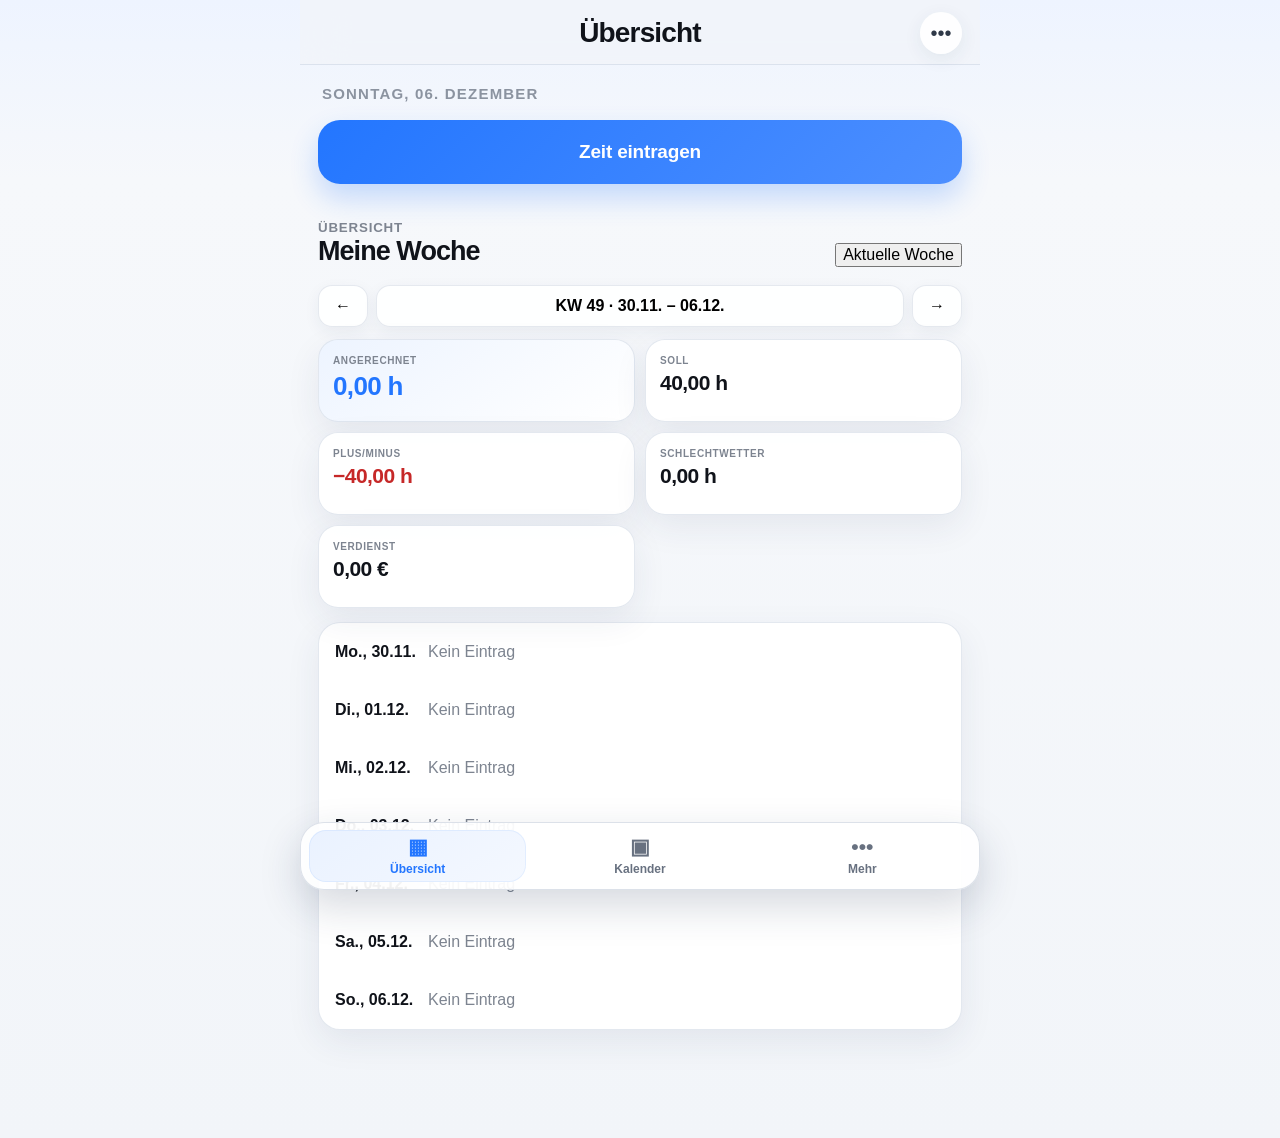
==== index.html @ 44cf2a20 "Enable absence date ranges and bump version" ====
<!doctype html>
<html lang="de">
<head>
<meta charset="utf-8">
<meta name="viewport" content="width=device-width,initial-scale=1,maximum-scale=1,user-scalable=no,viewport-fit=cover">
<meta name="theme-color" content="#f2f5f9">
<meta name="apple-mobile-web-app-capable" content="yes">
<meta name="apple-mobile-web-app-status-bar-style" content="default">
<meta name="apple-mobile-web-app-title" content="Arbeitszeit">
<title>Arbeitszeit</title>
<link rel="apple-touch-icon" sizes="180x180" href="/apple-touch-icon.png">
<link rel="apple-touch-icon-precomposed" sizes="180x180" href="/apple-touch-icon.png">
<link rel="icon" type="image/png" href="/apple-touch-icon.png">
<link rel="manifest" href="/manifest.webmanifest?v=140">
<link rel="stylesheet" href="style.css">
<link rel="stylesheet" href="theme.css">
</head>
<body>
<div class="app">
  <div id="toast" class="toast" hidden></div>
  <header class="topbar"><button class="round ghost">‹</button><h1 id="pageTitle">Übersicht</h1><button class="round" id="moreTop">•••</button></header>

  <section id="viewOverview" class="view active">
    <div class="dateTitle" id="todayLabel"></div>
    <div id="activeArea"></div>
    <div id="startButtonArea" class="heroStart"><button class="startBtn" id="newEntryBtn">Zeit eintragen</button></div>
    <div id="recentArea"></div>
    <div class="sectionTitle"><div><small>ÜBERSICHT</small><h2>Meine Woche</h2></div><button id="thisWeek" class="currentWeekBtn">Aktuelle Woche</button></div>
    <div class="weekNav"><button id="prevWeek">←</button><button class="wide" id="weekLabel">KW</button><button id="nextWeek">→</button></div>
    <div class="statsGrid"><div class="statCard primary"><small>Angerechnet</small><b id="weekTotal">0,00 h</b></div><div class="statCard"><small>Soll</small><b id="weekTarget">40,00 h</b></div><div class="statCard"><small>Plus/Minus</small><b id="weekDelta">0,00 h</b></div><div class="statCard"><small>Schlechtwetter</small><b id="weekBadWeather">0,00 h</b></div><div class="statCard"><small>Verdienst</small><b id="weekEarnings">0,00 €</b></div></div>
    <div id="weekRows" class="panel weekRows"></div>
  </section>

  <section id="viewCalendar" class="view">
    <div class="sectionTitle"><div><small>VERLAUF</small><h2>Kalender</h2></div></div>
    <div class="monthNav"><button id="prevMonth">←</button><button class="wide" id="monthLabel"></button><button id="nextMonth">→</button></div>
    <div class="calendarPanel"><div class="weekdays"><span>Mo</span><span>Di</span><span>Mi</span><span>Do</span><span>Fr</span><span>Sa</span><span>So</span></div><div id="calendarGrid" class="calendarGrid"></div><div class="legend"><span><i class="g"></i>Arbeit</span><span><i class="y"></i>Urlaub</span><span><i class="r"></i>Feiertag</span><span><i class="b"></i>Krankheit</span></div><div id="calendarDetail" class="calendarDetail" hidden></div><div class="absenceBox"><h3>Abwesenheit eintragen</h3><div class="formGrid"><label><span>Art</span><select id="absenceType"><option value="vacation">Urlaub</option><option value="holiday">Feiertag</option><option value="sickness">Krankheit</option></select></label><label><span>Von</span><input id="absenceFrom" type="date"></label><label id="absenceToWrap"><span>Bis</span><input id="absenceTo" type="date"></label><label><span>Bezeichnung</span><input id="absenceName" placeholder="z. B. Sommerurlaub"></label><button id="absenceSave">Eintragen</button></div></div></div>
  </section>

  <section id="viewMore" class="view"><div class="sectionTitle"><div><small>EINSTELLUNGEN & EXPORT</small><h2>Mehr</h2></div></div><div class="moreCard"><h3>Soll-Arbeitszeit</h3><div class="moreRow"><span>Gültig ab</span><input id="targetFrom" type="date"></div><div class="moreRow"><span>Stunden / Woche</span><input id="targetHours" type="number" min="0" max="80" step="0.01" inputmode="decimal"></div><button class="moreBtn" id="saveTargetRule">Sollzeit ab Datum speichern</button><div id="targetHistory" class="historyList"></div><div class="moreRow"><span>Anzeige</span><b>Dezimalstunden</b></div></div><div class="moreCard"><h3>Export</h3><button class="moreBtn" id="csvWeek">Wochenbericht als CSV</button><button class="moreBtn" id="csvAll">Alle Einträge als CSV</button><button class="moreBtn" id="printWeek">Woche / PDF</button></div><div class="moreCard" id="appVersion"><h3>Version</h3><div class="moreRow"><span>Arbeitszeit-App</span><b>1.5.0 Beta</b></div></div></section>
</div>
<nav class="bottomNav"><button data-view="Overview" class="active"><b>▦</b>Übersicht</button><button data-view="Calendar"><b>▣</b>Kalender</button><button data-view="More"><b>•••</b>Mehr</button></nav>
<section id="entrySheet" class="sheet" hidden><div class="sheetTop"><button class="close" id="entryClose">×</button><h2>Eintrag</h2><button class="save" id="entrySave">Sichern</button></div><div class="sheetSectionTitle">Art</div><div class="typeSeg" id="typeSeg"><button data-type="work" class="active">Arbeit</button><button data-type="vacation">Urlaub</button><button data-type="holiday">Feiertag</button><button data-type="sickness">Krankheit</button></div><div class="sheetSectionTitle">Tag</div><div class="sheetGroup"><label class="sheetRow"><span>Datum</span><input id="entryDate" type="date"></label></div><div id="workFields"><div class="sheetSectionTitle">Zeit</div><div class="sheetGroup"><div class="sheetRow"><span>Beginn</span><button id="startTimeBtn">—</button></div><div class="sheetRow"><span>Ende</span><button id="endTimeBtn">—</button></div><label class="sheetRow"><span>Pause</span><select id="pauseSelect"></select></label></div><div class="sheetSectionTitle">Verdienst</div><div class="sheetGroup"><label class="sheetRow"><span>Stundenlohn</span><input id="wageInput" type="number" min="0" step="0.01" inputmode="decimal" placeholder="0,00"></label></div><div class="sheetSectionTitle">Details</div><div class="sheetGroup"><label class="sheetRow switchRow"><span>Schlechtwetter</span><span class="switch"><input id="badWeatherToggle" type="checkbox"><span class="slider"></span></span></label><div id="badWeatherTimeRows" class="hidden"><div class="sheetRow"><span>Schlechtwetter von</span><button id="badWeatherStartBtn">—</button></div><div class="sheetRow"><span>Schlechtwetter bis</span><button id="badWeatherEndBtn">—</button></div></div></div></div><div id="nameFields" class="hidden"><div class="sheetSectionTitle">Details</div><div class="sheetGroup"><label class="sheetRow"><span id="nameLabel">Bezeichnung</span><input id="entryName" placeholder="Bezeichnung"></label></div></div><div class="sheetSectionTitle">Notiz</div><div class="noteBox"><textarea id="entryNote" placeholder="Was habe ich gemacht?"></textarea></div><div class="sheetSectionTitle">Zusammenfassung</div><div class="sheetSummary"><div class="sumRow"><span>Arbeitszeit</span><b id="sumWork">—</b></div><div class="sumRow"><span>Pause</span><b id="sumPause">0,00 h</b></div><div class="sumRow"><span>Schlechtwetter</span><b id="sumBadWeather">0,00 h</b></div><div class="sumRow"><span>Angerechnet</span><b id="sumCredit">—</b></div><div class="sumRow"><span>Verdienst</span><b id="sumEarnings">0,00 €</b></div></div><button id="entryDelete" class="deleteBtn" hidden>Eintrag löschen</button></section>
<div id="timeModal" class="modal" hidden><div class="pickerSheet"><div class="pickerHead"><button id="pickerCancel">Abbrechen</button><h3 id="pickerTitle">Zeit wählen</h3><button id="pickerDone">Fertig</button></div><div class="wheelWrap"><div class="wheelHighlight"></div><div class="fixedDate" id="pickerDateLabel">Heute</div><div id="hourWheel" class="wheel"></div><div id="minuteWheel" class="wheel"></div></div><div class="pickerHint">Auswahl in 5‑Minuten‑Schritten.</div></div></div>
<script defer src="app1.js"></script><script defer src="app2.js"></script><script defer src="app3.js"></script><script defer src="app4.js"></script><script defer src="app5.js"></script><script defer src="app6.js"></script><script defer src="app7.js"></script><script defer src="app8.js"></script><script defer src="app9.js"></script><script defer src="app10.js"></script><script defer src="app11.js"></script>
</body></html>
---- style.css ----
:root{--bg:#f4f5f8;--card:#fff;--text:#111318;--muted:#858993;--line:#e7e9ee;--blue:#2f80ed;--green:#22b14c;--yellow:#e5a600;--red:#e22b2b;--sick:#2878e8;--shadow:0 10px 35px rgba(30,42,70,.06)}
*{box-sizing:border-box}html{background:var(--bg)}body{margin:0;color:var(--text);background:var(--bg);font-family:-apple-system,BlinkMacSystemFont,"Segoe UI",sans-serif}button,input,select,textarea{font:inherit}button{cursor:pointer}.app{max-width:720px;margin:0 auto;padding:env(safe-area-inset-top) 0 calc(92px + env(safe-area-inset-bottom));min-height:100vh}.topbar{display:flex;align-items:center;justify-content:space-between;padding:18px 22px 12px}.topbar h1{font-size:25px;margin:0}.round{width:46px;height:46px;border:1px solid #d9dce3;background:#fff;border-radius:50%;font-size:20px}.ghost{opacity:0;pointer-events:none}.dateTitle{padding:18px 28px 10px;color:#7c8089;font-weight:700;font-size:18px}.sectionTitle{padding:24px 24px 10px;display:flex;align-items:end;justify-content:space-between}.sectionTitle h2{margin:0;font-size:25px}.sectionTitle small{color:var(--muted)}.heroStart{padding:12px 24px 4px}.startBtn{width:100%;border:0;background:var(--blue);color:#fff;border-radius:20px;min-height:62px;font-size:20px;font-weight:800;box-shadow:var(--shadow)}
.runningCard,.entryCard,.panel,.calendarPanel,.statCard,.moreCard{background:var(--card);box-shadow:var(--shadow)}.runningCard{margin:0 24px 14px;border-radius:28px;padding:22px;display:grid;grid-template-columns:70px 1fr auto;gap:15px;align-items:center}.statusPill{width:58px;height:104px;border:8px solid var(--green);border-radius:34px;position:relative}.statusPill:after{content:"";position:absolute;left:8px;right:8px;bottom:0;height:45%;background:var(--green);border-radius:20px}.runningMain small{display:block;color:var(--green);font-weight:800;letter-spacing:.02em}.runningTimer{font-size:46px;font-weight:300;letter-spacing:.01em;font-variant-numeric:tabular-nums;line-height:1.05;margin:7px 0}.runningMain .sub{color:var(--muted);font-size:15px}.runningType{margin-top:14px;color:#456394;font-size:17px}.runningActions{text-align:right;min-width:120px}.endBtn{border:0;background:#e8f8ed;color:var(--green);border-radius:14px;padding:12px 15px;font-weight:800;font-size:17px}.miniBtn{border:0;background:#f2f4f7;border-radius:12px;padding:10px 12px;margin-top:8px;font-weight:700;color:#4f5968}.runningActions small{display:block;color:var(--muted);margin-top:12px;font-size:12px}.countdown{color:var(--green)!important;font-weight:800;font-variant-numeric:tabular-nums}.info{margin:0 24px 14px;border:1px solid #9cc6ff;background:#f5f9ff;border-radius:18px;padding:14px 16px;color:#354052;display:flex;gap:12px;align-items:flex-start}.infoIcon{color:var(--blue);font-size:22px;font-weight:800}.recentList{padding:0 24px}.entryCard{border-radius:24px;padding:17px 18px;margin-bottom:12px;display:grid;grid-template-columns:44px 1fr auto;gap:14px;align-items:center;border:1px solid rgba(0,0,0,.025)}.colorBar{width:34px;height:76px;border-radius:18px}.colorBar.work{background:var(--green)}.colorBar.vacation{background:#ffc107}.colorBar.holiday{background:#ef3030}.colorBar.sickness{background:#2f80ed}.entryMain strong{display:block;font-size:24px;font-weight:500;font-variant-numeric:tabular-nums}.entryMain span{display:block;margin-top:7px;color:#4e6794;font-size:16px}.entryAside{text-align:right;color:#7d828c}.entryAside b{display:block;color:#4e5968;font-size:19px}.entryAside small{display:block;margin-top:7px;color:var(--muted)}
.panel{margin:0 20px 14px;border-radius:24px;overflow:hidden}.weekNav,.monthNav{display:grid;grid-template-columns:50px 1fr 50px;gap:8px;padding:12px 20px}.weekNav button,.monthNav button{border:0;background:#fff;border-radius:14px;min-height:42px;font-weight:800}.weekNav .wide,.monthNav .wide{text-align:center}.statsGrid{display:grid;grid-template-columns:repeat(3,1fr);gap:8px;padding:0 20px 14px}.statCard{border-radius:18px;padding:12px}.statCard small{display:block;color:var(--muted);font-size:11px;text-transform:uppercase}.statCard b{display:block;margin-top:5px;font-size:20px}.statCard.primary b{color:var(--blue);font-size:25px}.weekRows{background:#fff;border-top:1px solid var(--line)}.weekRow{display:grid;grid-template-columns:94px 1fr 74px 18px;gap:7px;align-items:center;min-height:55px;padding:9px 20px;border-bottom:1px solid var(--line)}.weekRow:last-child{border-bottom:0}.weekRow .day{font-weight:800}.weekRow .muted{color:var(--muted)}.weekRow .right{text-align:right;font-weight:800}.weekDetail{display:none;background:#fafbfc;padding:12px 20px 14px;border-bottom:1px solid var(--line)}.weekItem.open .weekDetail{display:block}.tag{display:inline-block;padding:4px 8px;border-radius:99px;font-size:12px;font-weight:800}.tag.vacation{background:#ffe598;color:#8a6500}.tag.holiday{background:#ffcaca;color:#aa1515}.tag.sickness{background:#c7ddff;color:#145bb8}.editLink{width:100%;border:1px solid var(--line);background:#fff;border-radius:11px;min-height:40px;color:var(--blue);font-weight:800;margin-top:8px}
.calendarPanel{margin:0 20px 14px;border-radius:24px;padding:18px}.weekdays,.calendarGrid{display:grid;grid-template-columns:repeat(7,1fr);gap:6px}.weekdays span{text-align:center;color:#676c76;font-size:12px;font-weight:800;padding:5px 0}.calDay{position:relative;border:2px solid transparent;background:#f7f8fa;border-radius:14px;min-height:64px;font-weight:800;font-size:17px;color:#0d85e8}.calDay.out{opacity:.35}.calDay.today{outline:3px solid var(--blue);outline-offset:1px}.calDay.work{background:#c8f2d3;border-color:#22a846;color:#08752b}.calDay.vacation{background:#ffe88a;border-color:#d9a600;color:#8b6700}.calDay.holiday{background:#ffc6c6;border-color:#d92b2b;color:#a51616}.calDay.sickness{background:#bed8ff;border-color:#2b75d8;color:#1357ad}.dot{position:absolute;width:9px;height:9px;border-radius:50%;left:50%;bottom:6px;transform:translateX(-50%);background:currentColor}.legend{display:grid;grid-template-columns:repeat(4,1fr);gap:5px;margin-top:12px;font-size:11px;color:#5b616b}.legend span{display:flex;align-items:center;gap:5px;justify-content:center}.legend i{width:10px;height:10px;border-radius:3px}.legend .g{background:var(--green)}.legend .y{background:#e5a600}.legend .r{background:var(--red)}.legend .b{background:var(--sick)}.calendarDetail{margin-top:14px;border-top:1px solid var(--line);padding-top:14px}.calendarDetail[hidden]{display:none}.calendarDetail h3{margin:0 0 8px}.detailGrid{display:grid;grid-template-columns:repeat(3,1fr);gap:7px}.detailGrid div{background:#f7f8fa;border-radius:11px;padding:9px}.detailGrid small{display:block;color:var(--muted);font-size:10px}.detailGrid b{display:block;margin-top:3px}.calendarDetail p{white-space:pre-wrap}.absenceBox{margin-top:16px;padding-top:14px;border-top:1px solid var(--line)}.absenceBox h3{margin:0 0 10px}.formGrid{display:grid;grid-template-columns:1fr 1fr;gap:9px}.formGrid label{display:block}.formGrid label.full{grid-column:1/-1}.formGrid span{display:block;color:var(--muted);font-size:12px;margin-bottom:5px}.formGrid input,.formGrid select{width:100%;height:44px;border:1px solid #d8dce3;background:#fff;border-radius:11px;padding:0 10px}.formGrid button{grid-column:1/-1;border:0;background:var(--blue);color:#fff;border-radius:12px;min-height:44px;font-weight:800}.moreCard{margin:0 20px 14px;border-radius:24px;padding:18px}.moreCard h3{margin:0 0 12px}.moreRow{display:grid;grid-template-columns:1fr 130px;gap:10px;align-items:center;padding:11px 0;border-bottom:1px solid var(--line)}.moreRow:last-child{border-bottom:0}.moreRow input{height:42px;border:1px solid #d8dce3;border-radius:11px;padding:0 10px;text-align:right}.moreBtn{width:100%;border:0;background:#eef2f7;border-radius:12px;min-height:45px;font-weight:800;margin-top:8px}.historyList{margin-top:10px;border-top:1px solid var(--line)}.historyRow{display:grid;grid-template-columns:1fr auto;gap:10px;padding:9px 0;border-bottom:1px solid var(--line);font-size:13px}.historyRow b{font-variant-numeric:tabular-nums}.switchRow{grid-template-columns:1fr auto!important}.switch{position:relative;width:50px;height:30px}.switch input{opacity:0;width:0;height:0}.slider{position:absolute;inset:0;background:#c9cbd1;border-radius:99px;transition:.15s}.slider:before{content:"";position:absolute;width:24px;height:24px;left:3px;top:3px;background:#fff;border-radius:50%;box-shadow:0 1px 4px rgba(0,0,0,.2);transition:.15s}.switch input:checked+.slider{background:var(--blue)}.switch input:checked+.slider:before{transform:translateX(20px)}
.bottomNav{position:fixed;z-index:30;left:50%;transform:translateX(-50%);bottom:0;width:min(720px,100%);background:rgba(255,255,255,.95);backdrop-filter:blur(16px);border-top:1px solid #dfe2e8;padding:8px 10px calc(8px + env(safe-area-inset-bottom));display:grid;grid-template-columns:repeat(4,1fr);gap:5px}.bottomNav button{border:0;background:transparent;border-radius:17px;min-height:56px;color:#252a32;font-weight:700}.bottomNav button.active{background:#e8f0ff;color:var(--blue)}.bottomNav b{display:block;font-size:20px;line-height:1;margin-bottom:4px}.view{display:none}.view.active{display:block}
.sheet{position:fixed;z-index:60;inset:0;background:#f3f4f7;overflow:auto;padding:env(safe-area-inset-top) 0 calc(24px + env(safe-area-inset-bottom))}.sheet[hidden]{display:none}.sheetTop{position:sticky;top:0;z-index:2;background:rgba(243,244,247,.96);backdrop-filter:blur(12px);display:grid;grid-template-columns:78px 1fr 90px;align-items:center;padding:12px 18px;border-bottom:1px solid #e5e7eb}.sheetTop h2{text-align:center;margin:0;font-size:21px}.sheetTop button{border:0;background:transparent;font-weight:800;color:var(--blue)}.sheetTop .close{color:#111;font-size:23px}.sheetTop .save{background:var(--blue);color:#fff;border-radius:16px;min-height:44px}.sheetSectionTitle{color:#858993;font-weight:800;padding:20px 22px 8px}.sheetGroup{margin:0 18px;background:#fff;border-radius:20px;overflow:hidden;border:1px solid #e1e4e9}.sheetRow{display:grid;grid-template-columns:1fr minmax(145px,55%);align-items:center;min-height:58px;padding:0 16px;border-bottom:1px solid #eceef2;gap:10px}.sheetRow:last-child{border-bottom:0}.sheetRow>span{font-size:17px}.sheetRow button,.sheetRow input,.sheetRow select{border:0;background:transparent;color:#4e6fa8;text-align:right;min-height:44px;width:100%;outline:none}.typeSeg{display:grid;grid-template-columns:repeat(4,1fr);gap:6px;margin:0 18px}.typeSeg button{border:1px solid #d8dce3;background:#fff;border-radius:12px;min-height:44px;font-weight:700}.typeSeg button.active{background:var(--blue);color:#fff;border-color:var(--blue)}.noteBox{margin:0 18px}.noteBox textarea{width:100%;min-height:130px;border:1px solid #e1e4e9;border-radius:20px;background:#fff;padding:14px;resize:vertical;outline:none}.sheetSummary{margin:0 18px;background:#fff;border:1px solid #e1e4e9;border-radius:20px;padding:13px 16px}.sumRow{display:flex;justify-content:space-between;padding:8px 0;border-bottom:1px solid #eceef2}.sumRow:last-child{border-bottom:0}.sumRow b{color:#4e6fa8}.deleteBtn{width:calc(100% - 36px);margin:16px 18px 0;border:0;background:#ffecec;color:#b91c1c;border-radius:14px;min-height:48px;font-weight:800}.hidden{display:none!important}
.modal{position:fixed;z-index:80;inset:0;background:rgba(20,25,35,.28);display:flex;align-items:flex-end;justify-content:center}.modal[hidden]{display:none}.pickerSheet{width:min(720px,100%);background:#f7f8fa;border-radius:26px 26px 0 0;padding:10px 14px calc(18px + env(safe-area-inset-bottom));box-shadow:0 -20px 60px rgba(0,0,0,.12)}.pickerHead{display:grid;grid-template-columns:70px 1fr 70px;align-items:center;padding:8px 4px 12px}.pickerHead h3{text-align:center;margin:0;font-size:20px}.pickerHead button{border:0;background:transparent;color:var(--blue);font-weight:800}.wheelWrap{position:relative;display:grid;grid-template-columns:1.3fr 1fr 1fr;gap:8px;background:#fff;border:1px solid #e3e6eb;border-radius:18px;overflow:hidden}.fixedDate{display:flex;align-items:center;justify-content:center;font-size:20px;font-weight:700}.wheel{height:220px;overflow-y:auto;scroll-snap-type:y mandatory;padding-block:88px;scrollbar-width:none}.wheel::-webkit-scrollbar{display:none}.wheelOpt{height:44px;display:flex;align-items:center;justify-content:center;scroll-snap-align:center;font-size:22px;color:#6b707a}.wheelOpt.selected{color:#111;font-weight:800}.wheelHighlight{pointer-events:none;position:absolute;left:0;right:0;top:88px;height:44px;background:rgba(235,236,239,.75);border-radius:12px;z-index:0}.wheel>*{position:relative;z-index:1}.pickerHint{text-align:center;color:var(--muted);font-size:12px;margin:12px 0 2px}
.toast{position:fixed;z-index:100;top:calc(14px + env(safe-area-inset-top));left:50%;transform:translateX(-50%);background:#111;color:#fff;border-radius:99px;padding:10px 15px;font-weight:800;font-size:13px;box-shadow:0 10px 30px rgba(0,0,0,.16)}.toast[hidden]{display:none}
@media(max-width:520px){.runningCard{grid-template-columns:58px 1fr;}.runningActions{grid-column:1/-1;display:grid;grid-template-columns:1fr 1fr;gap:8px;text-align:left}.runningActions small{margin:0;align-self:center}.runningTimer{font-size:39px}.statusPill{width:48px;height:88px;border-width:7px}.entryCard{grid-template-columns:32px 1fr auto}.colorBar{width:28px;height:66px}.entryMain strong{font-size:21px}.weekRow{grid-template-columns:82px 1fr 62px 16px;padding-inline:14px}.calendarPanel{margin-inline:12px;padding:12px}.calDay{min-height:58px}.legend{font-size:9px}.topbar{padding-inline:16px}.dateTitle{padding-inline:18px}.recentList{padding-inline:14px}.runningCard,.info{margin-inline:14px}.heroStart{padding-inline:14px}.sheetRow{grid-template-columns:1fr minmax(125px,52%);padding-inline:13px}.typeSeg{margin-inline:12px}.sheetGroup,.noteBox,.sheetSummary{margin-inline:12px}.wheelWrap{grid-template-columns:1.15fr 1fr 1fr}}
@media print{.bottomNav,.topbar,.heroStart,.calendarPanel,.moreCard,.runningCard,.info{display:none!important}.view{display:block!important}.app{max-width:none;padding:0}.panel{box-shadow:none;border:1px solid #bbb;margin:0}.sheet,.modal{display:none!important}}
---- theme.css ----
:root{--bg:#f2f5f9;--card:rgba(255,255,255,.92);--text:#10131a;--muted:#7d8490;--line:#e5e9f0;--blue:#2376ff;--green:#24b45a;--yellow:#f0b429;--red:#ed3d3d;--sick:#3b82f6;--shadow:0 14px 40px rgba(34,53,84,.10)}
html{background:linear-gradient(180deg,#eef4ff 0,#f6f8fb 180px,#f2f5f9 100%)}
body{background:transparent;-webkit-tap-highlight-color:transparent;overscroll-behavior-y:none}
.app{max-width:680px;background:transparent}
.topbar{position:sticky;top:0;z-index:20;padding:calc(12px + env(safe-area-inset-top)) 18px 10px;background:rgba(242,245,249,.82);backdrop-filter:blur(22px) saturate(160%);-webkit-backdrop-filter:blur(22px) saturate(160%);border-bottom:1px solid rgba(207,216,230,.65)}
.topbar h1{font-size:28px;font-weight:800;letter-spacing:-.03em}
.round{width:42px;height:42px;border:0;background:rgba(255,255,255,.88);box-shadow:0 5px 18px rgba(39,58,91,.08);color:#2f3948}
.dateTitle{padding:20px 22px 8px;font-size:15px;text-transform:uppercase;letter-spacing:.08em;color:#8b93a0}
.heroStart{padding:10px 18px 6px}.startBtn{min-height:64px;border-radius:22px;background:linear-gradient(135deg,#2376ff,#4d8fff);box-shadow:0 14px 28px rgba(35,118,255,.24);font-size:19px;letter-spacing:-.01em;transition:transform .15s ease,box-shadow .15s ease}.startBtn:active{transform:scale(.985);box-shadow:0 8px 20px rgba(35,118,255,.2)}
.runningCard,.entryCard,.panel,.calendarPanel,.statCard,.moreCard{border:1px solid rgba(220,226,235,.78);box-shadow:0 12px 34px rgba(34,53,84,.08)}
.runningCard{margin:4px 18px 14px;border-radius:26px;padding:20px;background:linear-gradient(145deg,rgba(255,255,255,.98),rgba(246,250,255,.96))}.runningTimer{font-weight:450;letter-spacing:-.035em}.statusPill{box-shadow:inset 0 0 0 1px rgba(0,0,0,.02)}
.info{margin:0 18px 14px;border:0;background:rgba(231,241,255,.9);box-shadow:inset 0 0 0 1px rgba(107,162,242,.28)}
.recentList{padding:0 18px}.entryCard{border-radius:22px;padding:15px 16px;background:rgba(255,255,255,.94);transition:transform .12s ease}.entryCard:active{transform:scale(.992)}.entryMain strong{font-size:22px;font-weight:650;letter-spacing:-.02em}.entryAside b{font-size:18px}.colorBar{width:12px;height:58px;border-radius:999px;align-self:center}
.sectionTitle{padding:28px 18px 10px}.sectionTitle h2{font-size:27px;letter-spacing:-.035em}.sectionTitle small{font-weight:700;letter-spacing:.06em}
.weekNav,.monthNav{padding:8px 18px 12px}.weekNav button,.monthNav button{background:rgba(255,255,255,.9);box-shadow:0 5px 16px rgba(34,53,84,.06);border:1px solid rgba(222,227,235,.78)}
.statsGrid{grid-template-columns:repeat(2,minmax(0,1fr));gap:10px;padding:0 18px 14px}.statCard{padding:15px 14px;border-radius:20px;min-height:83px;background:rgba(255,255,255,.94)}.statCard.primary{background:linear-gradient(145deg,#edf4ff,#fff)}.statCard small{font-size:10px;font-weight:800;letter-spacing:.06em}.statCard b{font-size:21px;letter-spacing:-.025em}.statCard.primary b{font-size:26px}
.panel{margin:0 18px 16px;border-radius:22px}.weekRow{min-height:58px;padding:10px 16px;grid-template-columns:86px 1fr 74px 18px}.weekItem.open .weekRow{background:#f7faff}.weekDetail{background:#f8fafc;padding:12px 16px 15px}
.calendarPanel{margin:0 18px 18px;border-radius:24px;padding:16px;background:rgba(255,255,255,.94)}.calDay{min-height:58px;border-radius:16px;background:#f5f7fa}.calDay.today{outline:0;box-shadow:0 0 0 3px rgba(35,118,255,.24)}.calDay.work{background:#d7f5df}.calDay.vacation{background:#ffedab}.calDay.holiday{background:#ffd1d1}.calDay.sickness{background:#d1e4ff}.legend{margin-top:14px;padding-top:10px;border-top:1px solid var(--line)}
.moreCard{margin:0 18px 14px;border-radius:24px;padding:18px;background:rgba(255,255,255,.94)}.moreCard h3{font-size:19px;letter-spacing:-.02em}.moreBtn{min-height:48px;border-radius:15px;background:#f0f4f9;color:#27364d}.moreBtn:active{background:#e8eef6}.moreRow input,.formGrid input,.formGrid select{background:#f8fafc;border-color:#e3e7ed}
#viewMore::after{content:"Arbeitszeit · Version 1.2 Beta";display:block;text-align:center;color:#8a92a0;font-size:12px;font-weight:700;letter-spacing:.03em;margin:20px 18px 8px;padding:10px 0}
.bottomNav{width:min(680px,calc(100% - 20px));bottom:10px;border:1px solid rgba(214,220,230,.85);border-radius:24px;padding:7px 8px calc(7px + env(safe-area-inset-bottom));grid-template-columns:repeat(3,1fr);background:rgba(255,255,255,.88);box-shadow:0 16px 42px rgba(26,45,75,.18);backdrop-filter:blur(24px) saturate(170%);-webkit-backdrop-filter:blur(24px) saturate(170%)}.bottomNav button{min-height:52px;border-radius:17px;font-size:12px;color:#687180}.bottomNav button.active{background:linear-gradient(145deg,#eaf2ff,#f4f8ff);color:var(--blue);box-shadow:inset 0 0 0 1px rgba(35,118,255,.08)}.bottomNav b{font-size:21px;margin-bottom:5px}
.sheet{background:linear-gradient(180deg,#f1f5fb,#f5f6f8)}.sheetTop{background:rgba(246,248,251,.9);backdrop-filter:blur(22px);-webkit-backdrop-filter:blur(22px)}.sheetTop .save{border-radius:14px;background:linear-gradient(135deg,#2376ff,#4d8fff)}.sheetGroup,.noteBox textarea,.sheetSummary{border-color:#e0e5ec;box-shadow:0 8px 24px rgba(32,50,80,.05)}.sheetGroup,.sheetSummary,.noteBox textarea{background:rgba(255,255,255,.96)}.typeSeg button{border-radius:14px;background:rgba(255,255,255,.9)}.typeSeg button.active{background:linear-gradient(135deg,#2376ff,#4d8fff)}
.pickerSheet{background:rgba(248,250,253,.98);backdrop-filter:blur(20px);-webkit-backdrop-filter:blur(20px);border-radius:28px 28px 0 0}.wheelWrap{border-radius:22px;box-shadow:0 10px 30px rgba(30,48,80,.06)}
.toast{border-radius:14px!important;box-shadow:0 12px 32px rgba(0,0,0,.16)!important}
@media(max-width:560px){.runningCard{grid-template-columns:50px 1fr;gap:12px}.statusPill{width:44px;height:84px;border-width:6px}.runningActions{grid-column:1/-1;display:grid;grid-template-columns:1fr 1fr;gap:8px;text-align:left;min-width:0}.runningActions small{grid-column:1/-1;margin-top:2px}.runningTimer{font-size:38px}.statsGrid{grid-template-columns:repeat(2,minmax(0,1fr))}.weekRow{grid-template-columns:80px 1fr 64px 16px;font-size:14px}.calendarPanel{padding:12px}.calDay{min-height:52px;font-size:15px}.legend{grid-template-columns:repeat(2,1fr);row-gap:8px}.sheetRow{grid-template-columns:1fr minmax(120px,52%)}.typeSeg{grid-template-columns:repeat(2,1fr)}}
@media(prefers-reduced-motion:reduce){*{scroll-behavior:auto!important;transition:none!important}}
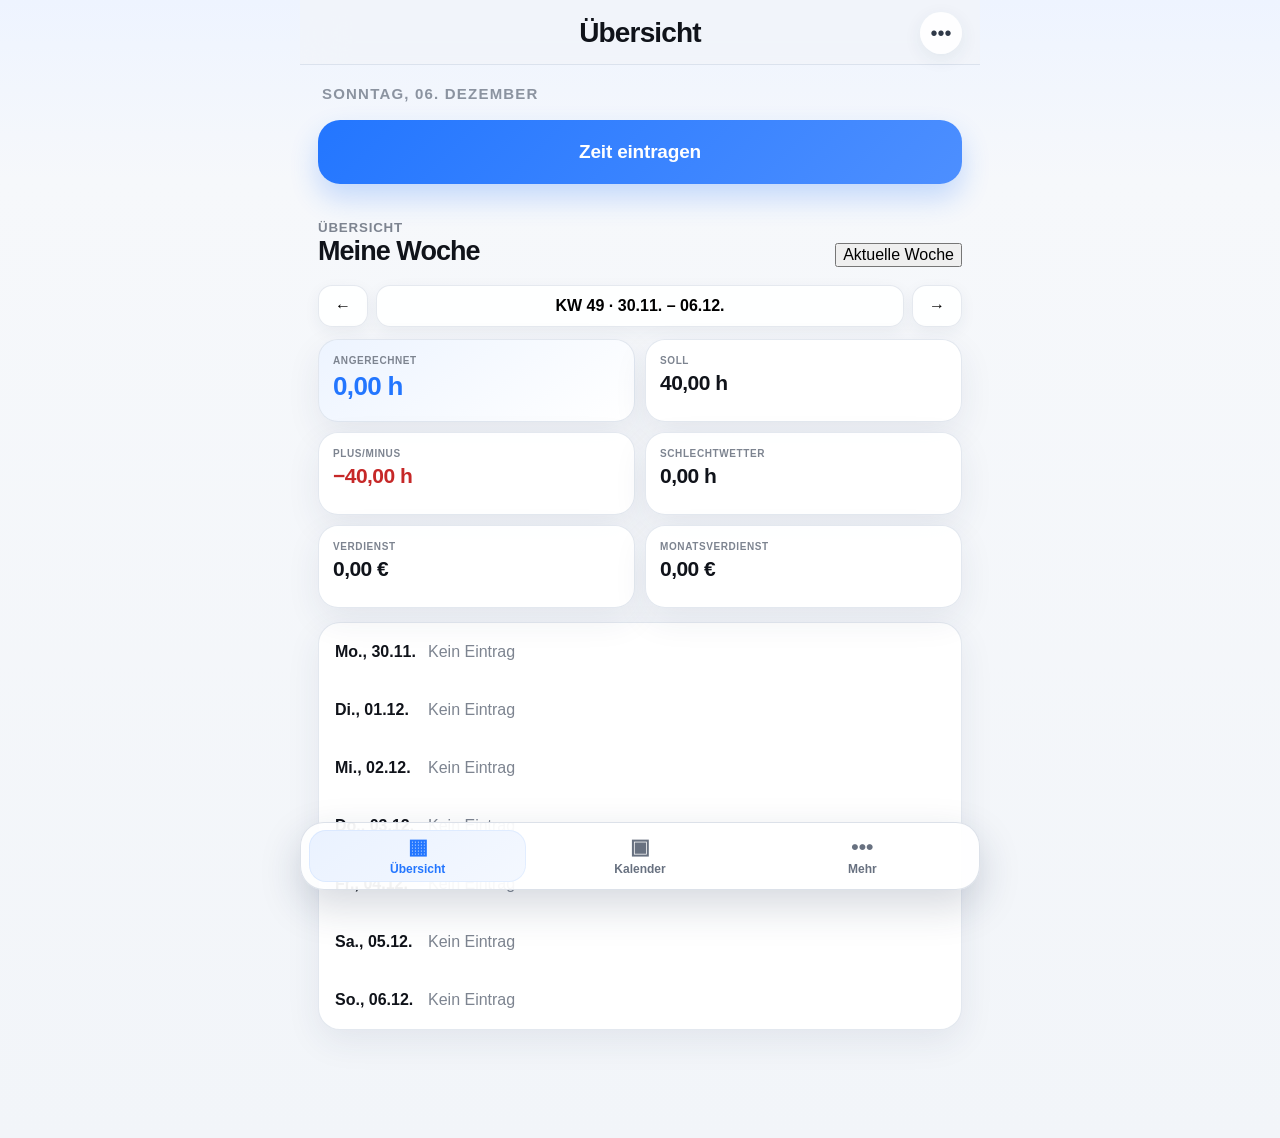
==== commit d897ded1: "Load monthly earnings feature" ====
--- a/index.html
+++ b/index.html
@@ -12,35 +12,13 @@
 <link rel="apple-touch-icon-precomposed" sizes="180x180" href="/apple-touch-icon.png">
 <link rel="icon" type="image/png" href="/apple-touch-icon.png">
 <link rel="manifest" href="/manifest.webmanifest?v=140">
-<link rel="stylesheet" href="style.css">
-<link rel="stylesheet" href="theme.css">
-</head>
-<body>
-<div class="app">
-  <div id="toast" class="toast" hidden></div>
-  <header class="topbar"><button class="round ghost">‹</button><h1 id="pageTitle">Übersicht</h1><button class="round" id="moreTop">•••</button></header>
-
-  <section id="viewOverview" class="view active">
-    <div class="dateTitle" id="todayLabel"></div>
-    <div id="activeArea"></div>
-    <div id="startButtonArea" class="heroStart"><button class="startBtn" id="newEntryBtn">Zeit eintragen</button></div>
-    <div id="recentArea"></div>
-    <div class="sectionTitle"><div><small>ÜBERSICHT</small><h2>Meine Woche</h2></div><button id="thisWeek" class="currentWeekBtn">Aktuelle Woche</button></div>
-    <div class="weekNav"><button id="prevWeek">←</button><button class="wide" id="weekLabel">KW</button><button id="nextWeek">→</button></div>
-    <div class="statsGrid"><div class="statCard primary"><small>Angerechnet</small><b id="weekTotal">0,00 h</b></div><div class="statCard"><small>Soll</small><b id="weekTarget">40,00 h</b></div><div class="statCard"><small>Plus/Minus</small><b id="weekDelta">0,00 h</b></div><div class="statCard"><small>Schlechtwetter</small><b id="weekBadWeather">0,00 h</b></div><div class="statCard"><small>Verdienst</small><b id="weekEarnings">0,00 €</b></div></div>
-    <div id="weekRows" class="panel weekRows"></div>
-  </section>
-
-  <section id="viewCalendar" class="view">
-    <div class="sectionTitle"><div><small>VERLAUF</small><h2>Kalender</h2></div></div>
-    <div class="monthNav"><button id="prevMonth">←</button><button class="wide" id="monthLabel"></button><button id="nextMonth">→</button></div>
-    <div class="calendarPanel"><div class="weekdays"><span>Mo</span><span>Di</span><span>Mi</span><span>Do</span><span>Fr</span><span>Sa</span><span>So</span></div><div id="calendarGrid" class="calendarGrid"></div><div class="legend"><span><i class="g"></i>Arbeit</span><span><i class="y"></i>Urlaub</span><span><i class="r"></i>Feiertag</span><span><i class="b"></i>Krankheit</span></div><div id="calendarDetail" class="calendarDetail" hidden></div><div class="absenceBox"><h3>Abwesenheit eintragen</h3><div class="formGrid"><label><span>Art</span><select id="absenceType"><option value="vacation">Urlaub</option><option value="holiday">Feiertag</option><option value="sickness">Krankheit</option></select></label><label><span>Von</span><input id="absenceFrom" type="date"></label><label id="absenceToWrap"><span>Bis</span><input id="absenceTo" type="date"></label><label><span>Bezeichnung</span><input id="absenceName" placeholder="z. B. Sommerurlaub"></label><button id="absenceSave">Eintragen</button></div></div></div>
-  </section>
-
-  <section id="viewMore" class="view"><div class="sectionTitle"><div><small>EINSTELLUNGEN & EXPORT</small><h2>Mehr</h2></div></div><div class="moreCard"><h3>Soll-Arbeitszeit</h3><div class="moreRow"><span>Gültig ab</span><input id="targetFrom" type="date"></div><div class="moreRow"><span>Stunden / Woche</span><input id="targetHours" type="number" min="0" max="80" step="0.01" inputmode="decimal"></div><button class="moreBtn" id="saveTargetRule">Sollzeit ab Datum speichern</button><div id="targetHistory" class="historyList"></div><div class="moreRow"><span>Anzeige</span><b>Dezimalstunden</b></div></div><div class="moreCard"><h3>Export</h3><button class="moreBtn" id="csvWeek">Wochenbericht als CSV</button><button class="moreBtn" id="csvAll">Alle Einträge als CSV</button><button class="moreBtn" id="printWeek">Woche / PDF</button></div><div class="moreCard" id="appVersion"><h3>Version</h3><div class="moreRow"><span>Arbeitszeit-App</span><b>1.5.0 Beta</b></div></div></section>
-</div>
+<link rel="stylesheet" href="style.css"><link rel="stylesheet" href="theme.css">
+</head><body>
+<div class="app"><div id="toast" class="toast" hidden></div><header class="topbar"><button class="round ghost">‹</button><h1 id="pageTitle">Übersicht</h1><button class="round" id="moreTop">•••</button></header>
+<section id="viewOverview" class="view active"><div class="dateTitle" id="todayLabel"></div><div id="activeArea"></div><div id="startButtonArea" class="heroStart"><button class="startBtn" id="newEntryBtn">Zeit eintragen</button></div><div id="recentArea"></div><div class="sectionTitle"><div><small>ÜBERSICHT</small><h2>Meine Woche</h2></div><button id="thisWeek" class="currentWeekBtn">Aktuelle Woche</button></div><div class="weekNav"><button id="prevWeek">←</button><button class="wide" id="weekLabel">KW</button><button id="nextWeek">→</button></div><div class="statsGrid"><div class="statCard primary"><small>Angerechnet</small><b id="weekTotal">0,00 h</b></div><div class="statCard"><small>Soll</small><b id="weekTarget">40,00 h</b></div><div class="statCard"><small>Plus/Minus</small><b id="weekDelta">0,00 h</b></div><div class="statCard"><small>Schlechtwetter</small><b id="weekBadWeather">0,00 h</b></div><div class="statCard"><small>Verdienst</small><b id="weekEarnings">0,00 €</b></div></div><div id="weekRows" class="panel weekRows"></div></section>
+<section id="viewCalendar" class="view"><div class="sectionTitle"><div><small>VERLAUF</small><h2>Kalender</h2></div></div><div class="monthNav"><button id="prevMonth">←</button><button class="wide" id="monthLabel"></button><button id="nextMonth">→</button></div><div class="calendarPanel"><div class="weekdays"><span>Mo</span><span>Di</span><span>Mi</span><span>Do</span><span>Fr</span><span>Sa</span><span>So</span></div><div id="calendarGrid" class="calendarGrid"></div><div class="legend"><span><i class="g"></i>Arbeit</span><span><i class="y"></i>Urlaub</span><span><i class="r"></i>Feiertag</span><span><i class="b"></i>Krankheit</span></div><div id="calendarDetail" class="calendarDetail" hidden></div><div class="absenceBox"><h3>Abwesenheit eintragen</h3><div class="formGrid"><label><span>Art</span><select id="absenceType"><option value="vacation">Urlaub</option><option value="holiday">Feiertag</option><option value="sickness">Krankheit</option></select></label><label><span>Von</span><input id="absenceFrom" type="date"></label><label id="absenceToWrap"><span>Bis</span><input id="absenceTo" type="date"></label><label><span>Bezeichnung</span><input id="absenceName" placeholder="z. B. Sommerurlaub"></label><button id="absenceSave">Eintragen</button></div></div></div></section>
+<section id="viewMore" class="view"><div class="sectionTitle"><div><small>EINSTELLUNGEN & EXPORT</small><h2>Mehr</h2></div></div><div class="moreCard"><h3>Soll-Arbeitszeit</h3><div class="moreRow"><span>Gültig ab</span><input id="targetFrom" type="date"></div><div class="moreRow"><span>Stunden / Woche</span><input id="targetHours" type="number" min="0" max="80" step="0.01" inputmode="decimal"></div><button class="moreBtn" id="saveTargetRule">Sollzeit ab Datum speichern</button><div id="targetHistory" class="historyList"></div><div class="moreRow"><span>Anzeige</span><b>Dezimalstunden</b></div></div><div class="moreCard"><h3>Export</h3><button class="moreBtn" id="csvWeek">Wochenbericht als CSV</button><button class="moreBtn" id="csvAll">Alle Einträge als CSV</button><button class="moreBtn" id="printWeek">Woche / PDF</button></div><div class="moreCard" id="appVersion"><h3>Version</h3><div class="moreRow"><span>Arbeitszeit-App</span><b>1.5.2 Beta</b></div></div></section></div>
 <nav class="bottomNav"><button data-view="Overview" class="active"><b>▦</b>Übersicht</button><button data-view="Calendar"><b>▣</b>Kalender</button><button data-view="More"><b>•••</b>Mehr</button></nav>
 <section id="entrySheet" class="sheet" hidden><div class="sheetTop"><button class="close" id="entryClose">×</button><h2>Eintrag</h2><button class="save" id="entrySave">Sichern</button></div><div class="sheetSectionTitle">Art</div><div class="typeSeg" id="typeSeg"><button data-type="work" class="active">Arbeit</button><button data-type="vacation">Urlaub</button><button data-type="holiday">Feiertag</button><button data-type="sickness">Krankheit</button></div><div class="sheetSectionTitle">Tag</div><div class="sheetGroup"><label class="sheetRow"><span>Datum</span><input id="entryDate" type="date"></label></div><div id="workFields"><div class="sheetSectionTitle">Zeit</div><div class="sheetGroup"><div class="sheetRow"><span>Beginn</span><button id="startTimeBtn">—</button></div><div class="sheetRow"><span>Ende</span><button id="endTimeBtn">—</button></div><label class="sheetRow"><span>Pause</span><select id="pauseSelect"></select></label></div><div class="sheetSectionTitle">Verdienst</div><div class="sheetGroup"><label class="sheetRow"><span>Stundenlohn</span><input id="wageInput" type="number" min="0" step="0.01" inputmode="decimal" placeholder="0,00"></label></div><div class="sheetSectionTitle">Details</div><div class="sheetGroup"><label class="sheetRow switchRow"><span>Schlechtwetter</span><span class="switch"><input id="badWeatherToggle" type="checkbox"><span class="slider"></span></span></label><div id="badWeatherTimeRows" class="hidden"><div class="sheetRow"><span>Schlechtwetter von</span><button id="badWeatherStartBtn">—</button></div><div class="sheetRow"><span>Schlechtwetter bis</span><button id="badWeatherEndBtn">—</button></div></div></div></div><div id="nameFields" class="hidden"><div class="sheetSectionTitle">Details</div><div class="sheetGroup"><label class="sheetRow"><span id="nameLabel">Bezeichnung</span><input id="entryName" placeholder="Bezeichnung"></label></div></div><div class="sheetSectionTitle">Notiz</div><div class="noteBox"><textarea id="entryNote" placeholder="Was habe ich gemacht?"></textarea></div><div class="sheetSectionTitle">Zusammenfassung</div><div class="sheetSummary"><div class="sumRow"><span>Arbeitszeit</span><b id="sumWork">—</b></div><div class="sumRow"><span>Pause</span><b id="sumPause">0,00 h</b></div><div class="sumRow"><span>Schlechtwetter</span><b id="sumBadWeather">0,00 h</b></div><div class="sumRow"><span>Angerechnet</span><b id="sumCredit">—</b></div><div class="sumRow"><span>Verdienst</span><b id="sumEarnings">0,00 €</b></div></div><button id="entryDelete" class="deleteBtn" hidden>Eintrag löschen</button></section>
 <div id="timeModal" class="modal" hidden><div class="pickerSheet"><div class="pickerHead"><button id="pickerCancel">Abbrechen</button><h3 id="pickerTitle">Zeit wählen</h3><button id="pickerDone">Fertig</button></div><div class="wheelWrap"><div class="wheelHighlight"></div><div class="fixedDate" id="pickerDateLabel">Heute</div><div id="hourWheel" class="wheel"></div><div id="minuteWheel" class="wheel"></div></div><div class="pickerHint">Auswahl in 5‑Minuten‑Schritten.</div></div></div>
-<script defer src="app1.js"></script><script defer src="app2.js"></script><script defer src="app3.js"></script><script defer src="app4.js"></script><script defer src="app5.js"></script><script defer src="app6.js"></script><script defer src="app7.js"></script><script defer src="app8.js"></script><script defer src="app9.js"></script><script defer src="app10.js"></script><script defer src="app11.js"></script>
-</body></html>+<script defer src="app1.js"></script><script defer src="app2.js"></script><script defer src="app3.js"></script><script defer src="app4.js"></script><script defer src="app5.js"></script><script defer src="app6.js"></script><script defer src="app7.js"></script><script defer src="app8.js"></script><script defer src="app9.js"></script><script defer src="app10.js"></script><script defer src="app11.js"></script><script defer src="app12.js"></script><script defer src="app13.js"></script></body></html>
